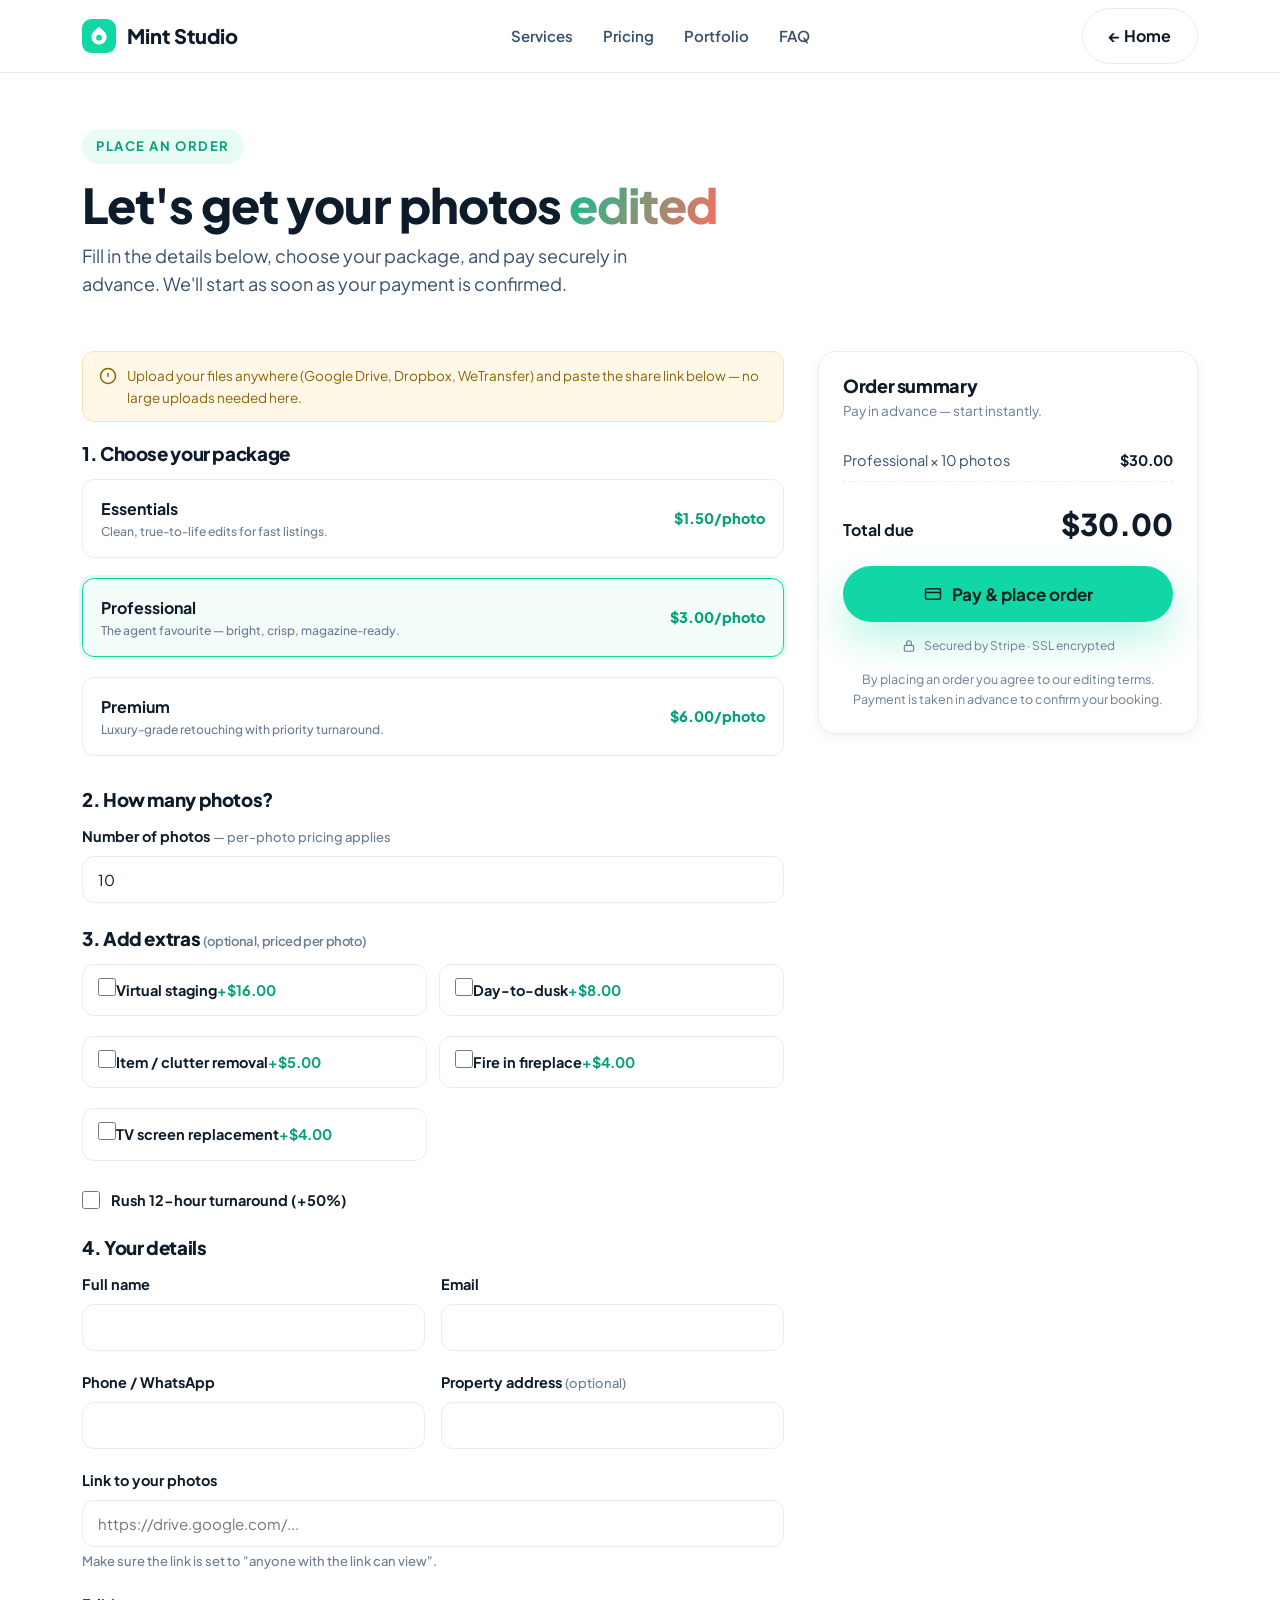
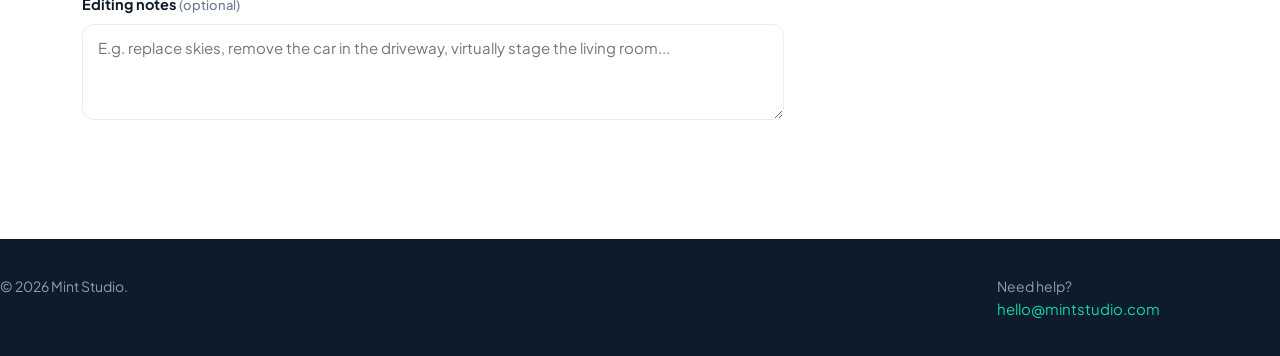
==== order.html @ 8b83a4ed "Add order page" ====
<!DOCTYPE html>
<html lang="en">
<head>
<meta charset="UTF-8">
<meta name="viewport" content="width=device-width, initial-scale=1.0">
<title>Place an order — Mint Studio</title>
<meta name="description" content="Order real estate photo editing online. Choose your package, add extras, and pay securely in advance.">
<link rel="preconnect" href="https://fonts.googleapis.com">
<link rel="preconnect" href="https://fonts.gstatic.com" crossorigin>
<link href="https://fonts.googleapis.com/css2?family=Plus+Jakarta+Sans:wght@500;600;700;800&display=swap" rel="stylesheet">
<link rel="stylesheet" href="css/style.css">
<link rel="icon" href="assets/favicon.svg">
<script src="https://js.stripe.com/v3/"></script>
</head>
<body>

<header class="site-header">
  <div class="container nav">
    <a class="brand" href="index.html">
      <svg class="logo-mark" viewBox="0 0 40 40" fill="none" xmlns="http://www.w3.org/2000/svg" aria-hidden="true"><rect width="40" height="40" rx="11" fill="#11d6a5"/><path d="M20 9c-4 4-9 6-9 12a9 9 0 1 0 18 0c0-6-5-8-9-12z" fill="#fff"/><circle cx="20" cy="22" r="3.4" fill="#11d6a5"/></svg>
      <span data-mint="name">Mint Studio</span>
    </a>
    <nav class="nav-links">
      <a href="index.html#services">Services</a>
      <a href="index.html#pricing">Pricing</a>
      <a href="index.html#work">Portfolio</a>
      <a href="index.html#faq">FAQ</a>
    </nav>
    <div class="nav-cta">
      <a class="btn btn-ghost" href="index.html">← Home</a>
      <button class="nav-toggle" aria-label="Menu"><span></span><span></span><span></span></button>
    </div>
  </div>
</header>

<section class="page-hero">
  <div class="container">
    <span class="eyebrow">Place an order</span>
    <h1>Let's get your photos <span class="text-gradient">edited</span></h1>
    <p>Fill in the details below, choose your package, and pay securely in advance. We'll start as soon as your payment is confirmed.</p>
  </div>
</section>

<section class="section" style="padding-top:34px">
  <div class="container">
    <form id="order-form" class="order-wrap" novalidate>

      <div class="order-form">

        <div class="banner">
          <svg width="18" height="18" viewBox="0 0 24 24" fill="none" stroke="currentColor" stroke-width="2"><circle cx="12" cy="12" r="10"/><path d="M12 8v5M12 16h.01"/></svg>
          <span>Upload your files anywhere (Google Drive, Dropbox, WeTransfer) and paste the share link below — no large uploads needed here.</span>
        </div>

        <h3 style="margin-bottom:14px">1. Choose your package</h3>
        <div class="field">
          <div class="pkg-options" id="pkg-options"></div>
        </div>

        <h3 style="margin:26px 0 14px">2. How many photos?</h3>
        <div class="field">
          <label for="photos">Number of photos <span class="hint">— per-photo pricing applies</span></label>
          <input type="number" id="photos" min="1" max="2000" value="10" required>
        </div>

        <h3 style="margin:26px 0 14px">3. Add extras <span class="hint" style="font-weight:600">(optional, priced per photo)</span></h3>
        <div class="field">
          <div class="addon-grid" id="addon-grid"></div>
        </div>
        <div class="field check-row">
          <input type="checkbox" id="rush">
          <label for="rush" id="rush-label" style="margin:0">Rush turnaround</label>
        </div>

        <h3 style="margin:26px 0 14px">4. Your details</h3>
        <div class="field-row">
          <div class="field"><label for="f-name">Full name</label><input type="text" id="f-name" required></div>
          <div class="field"><label for="f-email">Email</label><input type="email" id="f-email" required></div>
        </div>
        <div class="field-row">
          <div class="field"><label for="f-phone">Phone / WhatsApp</label><input type="tel" id="f-phone"></div>
          <div class="field"><label for="f-property">Property address <span class="hint">(optional)</span></label><input type="text" id="f-property"></div>
        </div>
        <div class="field">
          <label for="f-link">Link to your photos</label>
          <input type="url" id="f-link" placeholder="https://drive.google.com/..." required>
          <span class="hint">Make sure the link is set to "anyone with the link can view".</span>
        </div>
        <div class="field">
          <label for="f-notes">Editing notes <span class="hint">(optional)</span></label>
          <textarea id="f-notes" placeholder="E.g. replace skies, remove the car in the driveway, virtually stage the living room..."></textarea>
        </div>

        <div id="pay-msg" style="display:none;background:var(--mint-tint);border:1px solid #bfeede;color:#04241c;border-radius:12px;padding:14px 16px;font-size:14px;margin-top:10px"></div>
      </div>

      <aside class="summary">
        <div class="card">
          <h3>Order summary</h3>
          <p class="sub">Pay in advance — start instantly.</p>
          <div id="sum-lines"></div>
          <div class="sum-total"><span class="lbl">Total due</span><span class="amt" id="sum-total">$0.00</span></div>
          <button type="submit" id="pay-btn" class="btn btn-primary btn-block btn-lg">
            <svg width="18" height="18" viewBox="0 0 24 24" fill="none" stroke="currentColor" stroke-width="2"><rect x="2" y="5" width="20" height="14" rx="2"/><path d="M2 10h20"/></svg>
            Pay &amp; place order
          </button>
          <div class="pay-badges">
            <svg width="14" height="14" viewBox="0 0 24 24" fill="none" stroke="currentColor" stroke-width="2"><rect x="4" y="11" width="16" height="10" rx="2"/><path d="M8 11V7a4 4 0 0 1 8 0v4"/></svg>
            Secured by Stripe · SSL encrypted
          </div>
          <p class="note">By placing an order you agree to our editing terms. Payment is taken in advance to confirm your booking.</p>
        </div>
      </aside>

    </form>
  </div>
</section>

<footer class="site-footer" style="padding:36px 0 26px">
  <div class="container footer-bottom" style="border:0;margin:0;padding:0">
    <span>© <span data-mint="year">2026</span> <span data-mint="name">Mint Studio</span>.</span>
    <span>Need help? <a data-mint="email" href="#" style="color:var(--mint)">Email us</a></span>
  </div>
</footer>

<script src="js/config.js"></script>
<script src="js/main.js"></script>
<script src="js/order.js"></script>
</body>
</html>
---- css/style.css ----
/* =============================================================
   MINT STUDIO — STYLES
   Bright, energetic, mint-forward.
   ============================================================= */

:root {
  --mint: #11d6a5;
  --mint-600: #0bbf90;
  --mint-700: #07a07a;
  --mint-tint: #e8fbf5;
  --mint-tint-2: #f3fdfa;
  --coral: #ff6b5e;
  --coral-600: #f4513f;
  --sun: #ffc24b;
  --ink: #0d1b2a;
  --ink-soft: #38506b;
  --muted: #6b7d92;
  --line: #e6eef0;
  --white: #ffffff;
  --bg: #ffffff;
  --radius: 18px;
  --radius-sm: 12px;
  --shadow-sm: 0 4px 14px rgba(13, 27, 42, 0.06);
  --shadow: 0 18px 40px rgba(13, 27, 42, 0.10);
  --shadow-mint: 0 18px 40px rgba(17, 214, 165, 0.28);
  --maxw: 1160px;
  --font: "Plus Jakarta Sans", "Segoe UI", system-ui, -apple-system, sans-serif;
}

* { box-sizing: border-box; margin: 0; padding: 0; }
html { scroll-behavior: smooth; }
body {
  font-family: var(--font);
  color: var(--ink);
  background: var(--bg);
  line-height: 1.6;
  -webkit-font-smoothing: antialiased;
  overflow-x: hidden;
}
img { max-width: 100%; display: block; }
a { color: inherit; text-decoration: none; }

.container { width: 100%; max-width: var(--maxw); margin: 0 auto; padding: 0 22px; }
.section { padding: 92px 0; }
.section--tint { background: linear-gradient(180deg, var(--mint-tint-2), #ffffff); }

/* ---------- Typography ---------- */
h1, h2, h3 { line-height: 1.12; letter-spacing: -0.02em; font-weight: 800; }
.eyebrow {
  display: inline-flex; align-items: center; gap: 8px;
  font-size: 13px; font-weight: 700; letter-spacing: 0.12em;
  text-transform: uppercase; color: var(--mint-700);
  background: var(--mint-tint); padding: 7px 14px; border-radius: 999px;
}
.section-head { max-width: 640px; margin: 0 auto 54px; text-align: center; }
.section-head h2 { font-size: clamp(28px, 4vw, 44px); margin: 16px 0 14px; }
.section-head p { color: var(--ink-soft); font-size: 18px; }
.text-gradient {
  background: linear-gradient(120deg, var(--mint-600), var(--coral));
  -webkit-background-clip: text; background-clip: text; color: transparent;
}

/* ---------- Buttons ---------- */
.btn {
  display: inline-flex; align-items: center; justify-content: center; gap: 10px;
  font-family: inherit; font-weight: 700; font-size: 16px; cursor: pointer;
  padding: 14px 26px; border-radius: 999px; border: 0;
  transition: transform .18s ease, box-shadow .18s ease, background .18s ease;
  white-space: nowrap;
}
.btn:active { transform: translateY(1px); }
.btn-primary { background: var(--mint); color: #04241c; box-shadow: var(--shadow-mint); }
.btn-primary:hover { background: var(--mint-600); transform: translateY(-2px); }
.btn-coral { background: var(--coral); color: #fff; box-shadow: 0 16px 34px rgba(255,107,94,.28); }
.btn-coral:hover { background: var(--coral-600); transform: translateY(-2px); }
.btn-ghost { background: #fff; color: var(--ink); border: 1.5px solid var(--line); }
.btn-ghost:hover { border-color: var(--mint); color: var(--mint-700); }
.btn-lg { padding: 17px 34px; font-size: 17px; }
.btn-block { width: 100%; }

/* ---------- Header / Nav ---------- */
.site-header {
  position: sticky; top: 0; z-index: 50;
  background: rgba(255,255,255,0.82); backdrop-filter: blur(12px);
  border-bottom: 1px solid var(--line);
}
.nav { display: flex; align-items: center; justify-content: space-between; height: 72px; }
.brand { display: flex; align-items: center; gap: 11px; font-weight: 800; font-size: 20px; }
.brand .logo-mark { width: 34px; height: 34px; }
.nav-links { display: flex; align-items: center; gap: 30px; }
.nav-links a { color: var(--ink-soft); font-weight: 600; font-size: 15px; }
.nav-links a:hover { color: var(--mint-700); }
.nav-cta { display: flex; align-items: center; gap: 14px; }
.nav-toggle { display: none; background: none; border: 0; cursor: pointer; padding: 6px; }
.nav-toggle span { display: block; width: 24px; height: 2.5px; background: var(--ink); margin: 5px 0; border-radius: 2px; transition: .25s; }

/* ---------- Hero ---------- */
.hero { position: relative; padding: 78px 0 90px; overflow: hidden; }
.hero::before {
  content: ""; position: absolute; inset: 0; z-index: -1;
  background:
    radial-gradient(620px 420px at 88% -8%, rgba(17,214,165,.18), transparent 60%),
    radial-gradient(520px 380px at 6% 110%, rgba(255,194,75,.16), transparent 60%);
}
.hero-grid { display: grid; grid-template-columns: 1.05fr 0.95fr; gap: 56px; align-items: center; }
.hero h1 { font-size: clamp(36px, 5.4vw, 62px); margin: 20px 0; }
.hero p.lead { font-size: 19px; color: var(--ink-soft); max-width: 540px; margin-bottom: 30px; }
.hero-actions { display: flex; gap: 14px; flex-wrap: wrap; }
.hero-trust { display: flex; gap: 28px; margin-top: 34px; flex-wrap: wrap; }
.hero-trust .stat strong { display: block; font-size: 26px; }
.hero-trust .stat span { font-size: 14px; color: var(--muted); }

/* Before/After visual */
.ba {
  position: relative; border-radius: var(--radius); overflow: hidden;
  box-shadow: var(--shadow); aspect-ratio: 4 / 3; background: #cfe9e2;
  user-select: none; touch-action: none;
}
.ba img, .ba .ba-pane { position: absolute; inset: 0; width: 100%; height: 100%; object-fit: cover; }
.ba .ba-after { clip-path: inset(0 0 0 50%); }
.ba-tag {
  position: absolute; bottom: 14px; padding: 5px 12px; border-radius: 999px;
  font-size: 12px; font-weight: 700; color: #fff; background: rgba(13,27,42,.6); backdrop-filter: blur(4px);
}
.ba-tag.before { left: 14px; } .ba-tag.after { right: 14px; background: rgba(17,214,165,.92); color:#04241c; }
.ba-divider { position: absolute; top: 0; bottom: 0; left: 50%; width: 3px; background: #fff; transform: translateX(-1.5px); }
.ba-handle {
  position: absolute; top: 50%; left: 50%; width: 44px; height: 44px; transform: translate(-50%,-50%);
  background: #fff; border-radius: 50%; box-shadow: var(--shadow); display: grid; place-items: center; cursor: ew-resize;
}
.ba-handle::before { content: "⟷"; font-size: 18px; color: var(--mint-700); font-weight: 800; }

/* ---------- Logos / trust strip ---------- */
.trustbar { border-top: 1px solid var(--line); border-bottom: 1px solid var(--line); background: var(--mint-tint-2); }
.trustbar .container { display: flex; align-items: center; justify-content: space-between; gap: 24px; padding-top: 22px; padding-bottom: 22px; flex-wrap: wrap; }
.trustbar p { font-weight: 700; color: var(--muted); font-size: 14px; letter-spacing: .04em; }
.trustbar .logos { display: flex; gap: 34px; flex-wrap: wrap; opacity: .8; }
.trustbar .logos span { font-weight: 800; color: var(--ink-soft); font-size: 17px; }

/* ---------- Services grid ---------- */
.grid { display: grid; gap: 24px; }
.grid-3 { grid-template-columns: repeat(3, 1fr); }
.grid-4 { grid-template-columns: repeat(4, 1fr); }
.card {
  background: #fff; border: 1px solid var(--line); border-radius: var(--radius);
  padding: 28px; box-shadow: var(--shadow-sm); transition: transform .2s ease, box-shadow .2s ease, border-color .2s;
}
.card:hover { transform: translateY(-5px); box-shadow: var(--shadow); border-color: #d6efe7; }
.service .ico {
  width: 52px; height: 52px; border-radius: 14px; display: grid; place-items: center;
  background: var(--mint-tint); color: var(--mint-700); margin-bottom: 16px;
}
.service h3 { font-size: 19px; margin-bottom: 8px; }
.service p { color: var(--ink-soft); font-size: 15px; }

/* ---------- Steps ---------- */
.steps { counter-reset: step; }
.step { position: relative; padding-left: 8px; }
.step .num {
  width: 46px; height: 46px; border-radius: 50%; display: grid; place-items: center;
  font-weight: 800; color: #04241c; background: linear-gradient(135deg, var(--mint), var(--sun)); margin-bottom: 16px;
}
.step h3 { font-size: 19px; margin-bottom: 8px; }
.step p { color: var(--ink-soft); font-size: 15px; }

/* ---------- Pricing ---------- */
.pricing-grid { display: grid; grid-template-columns: repeat(3,1fr); gap: 24px; align-items: stretch; }
.price-card { display: flex; flex-direction: column; position: relative; }
.price-card.popular { border: 2px solid var(--mint); box-shadow: var(--shadow-mint); }
.price-card .badge {
  position: absolute; top: -13px; left: 50%; transform: translateX(-50%);
  background: var(--coral); color: #fff; font-size: 12px; font-weight: 800; letter-spacing: .04em;
  padding: 6px 14px; border-radius: 999px; text-transform: uppercase;
}
.price-card h3 { font-size: 22px; }
.price-card .price { font-size: 42px; font-weight: 800; margin: 12px 0 2px; }
.price-card .price span { font-size: 15px; font-weight: 600; color: var(--muted); }
.price-card .blurb { color: var(--ink-soft); font-size: 14px; min-height: 42px; }
.price-card ul { list-style: none; margin: 20px 0 26px; display: grid; gap: 11px; }
.price-card li { display: flex; gap: 10px; font-size: 14.5px; color: var(--ink-soft); }
.price-card li svg { flex: 0 0 auto; margin-top: 3px; color: var(--mint-600); }
.price-card .btn { margin-top: auto; }

/* ---------- Portfolio ---------- */
.portfolio-grid { display: grid; grid-template-columns: repeat(3,1fr); gap: 22px; }

/* ---------- Testimonials ---------- */
.quote { background: #fff; border: 1px solid var(--line); border-radius: var(--radius); padding: 30px; box-shadow: var(--shadow-sm); }
.quote .stars { color: var(--sun); letter-spacing: 3px; margin-bottom: 12px; }
.quote p { font-size: 16px; color: var(--ink); }
.quote .who { display: flex; align-items: center; gap: 12px; margin-top: 20px; }
.quote .who .av { width: 42px; height: 42px; border-radius: 50%; background: linear-gradient(135deg, var(--mint), var(--sun)); display:grid; place-items:center; font-weight:800; color:#04241c; }
.quote .who b { display: block; font-size: 15px; }
.quote .who span { font-size: 13px; color: var(--muted); }

/* ---------- FAQ ---------- */
.faq { max-width: 760px; margin: 0 auto; }
.faq-item { border-bottom: 1px solid var(--line); }
.faq-q { width: 100%; text-align: left; background: none; border: 0; cursor: pointer;
  padding: 22px 0; font-size: 17px; font-weight: 700; color: var(--ink); display: flex; justify-content: space-between; gap: 16px; align-items: center; font-family: inherit; }
.faq-q .pm { flex: 0 0 auto; color: var(--mint-700); transition: transform .25s; font-size: 22px; }
.faq-item.open .pm { transform: rotate(45deg); }
.faq-a { max-height: 0; overflow: hidden; transition: max-height .3s ease; color: var(--ink-soft); }
.faq-a p { padding: 0 0 22px; }

/* ---------- CTA band ---------- */
.cta-band { background: linear-gradient(120deg, var(--ink), #143a52); color: #fff; border-radius: 28px; padding: 56px; text-align: center; position: relative; overflow: hidden; }
.cta-band::after { content:""; position:absolute; inset:0; background: radial-gradient(420px 220px at 90% 10%, rgba(17,214,165,.35), transparent 60%); }
.cta-band h2 { font-size: clamp(28px,4vw,40px); position: relative; }
.cta-band p { color: #c7d6e3; margin: 14px auto 26px; max-width: 520px; position: relative; }
.cta-band .btn { position: relative; }

/* ---------- Footer ---------- */
.site-footer { background: var(--ink); color: #c7d6e3; padding: 56px 0 30px; }
.footer-grid { display: grid; grid-template-columns: 1.4fr 1fr 1fr; gap: 30px; }
.site-footer .brand { color: #fff; margin-bottom: 12px; }
.site-footer h4 { color: #fff; font-size: 14px; letter-spacing: .08em; text-transform: uppercase; margin-bottom: 14px; }
.site-footer a { color: #c7d6e3; display: block; margin-bottom: 9px; font-size: 15px; }
.site-footer a:hover { color: var(--mint); }
.footer-bottom { border-top: 1px solid rgba(255,255,255,.1); margin-top: 40px; padding-top: 22px; display: flex; justify-content: space-between; gap: 14px; flex-wrap: wrap; font-size: 14px; color: #8aa0b3; }

/* =============================================================
   ORDER PAGE
   ============================================================= */
.order-wrap { display: grid; grid-template-columns: 1fr 380px; gap: 34px; align-items: start; }
.order-form .field { margin-bottom: 20px; }
.order-form label { display: block; font-weight: 700; font-size: 14.5px; margin-bottom: 8px; }
.order-form .hint { font-weight: 500; color: var(--muted); font-size: 13px; }
.order-form input[type=text],
.order-form input[type=email],
.order-form input[type=tel],
.order-form input[type=number],
.order-form input[type=url],
.order-form select,
.order-form textarea {
  width: 100%; font-family: inherit; font-size: 15px; color: var(--ink);
  padding: 13px 15px; border: 1.5px solid var(--line); border-radius: var(--radius-sm);
  background: #fff; transition: border-color .15s, box-shadow .15s;
}
.order-form input:focus, .order-form select:focus, .order-form textarea:focus {
  outline: 0; border-color: var(--mint); box-shadow: 0 0 0 4px rgba(17,214,165,.14);
}
.order-form textarea { resize: vertical; min-height: 96px; }
.field-row { display: grid; grid-template-columns: 1fr 1fr; gap: 16px; }

.pkg-options { display: grid; gap: 12px; }
.pkg-opt { position: relative; }
.pkg-opt input { position: absolute; opacity: 0; inset: 0; cursor: pointer; }
.pkg-opt .box {
  border: 1.5px solid var(--line); border-radius: var(--radius-sm); padding: 16px 18px;
  display: flex; justify-content: space-between; align-items: center; gap: 14px; transition: .15s; cursor: pointer;
}
.pkg-opt .box b { font-size: 16px; } .pkg-opt .box small { color: var(--muted); display: block; font-weight: 500; }
.pkg-opt .box .p { font-weight: 800; color: var(--mint-700); white-space: nowrap; }
.pkg-opt input:checked + .box { border-color: var(--mint); background: var(--mint-tint-2); box-shadow: 0 0 0 3px rgba(17,214,165,.12); }

.addon-grid { display: grid; grid-template-columns: 1fr 1fr; gap: 12px; }
.addon {
  display: flex; align-items: center; gap: 11px; border: 1.5px solid var(--line);
  border-radius: var(--radius-sm); padding: 13px 15px; cursor: pointer; transition: .15s; font-size: 14.5px;
}
.addon:hover { border-color: #cdeee4; }
.addon input { width: 18px; height: 18px; accent-color: var(--mint-600); cursor: pointer; }
.addon .ap { margin-left: auto; font-weight: 700; color: var(--mint-700); }
.addon.checked { border-color: var(--mint); background: var(--mint-tint-2); }

.check-row { display: flex; align-items: center; gap: 11px; font-size: 14.5px; }
.check-row input { width: 18px; height: 18px; accent-color: var(--coral); }

/* Summary / sticky */
.summary { position: sticky; top: 90px; }
.summary .card { padding: 24px; }
.summary h3 { font-size: 18px; margin-bottom: 4px; }
.summary .sub { color: var(--muted); font-size: 13.5px; margin-bottom: 18px; }
.sum-line { display: flex; justify-content: space-between; gap: 12px; font-size: 14.5px; padding: 9px 0; color: var(--ink-soft); border-bottom: 1px dashed var(--line); }
.sum-line span:last-child { font-weight: 700; color: var(--ink); }
.sum-total { display: flex; justify-content: space-between; align-items: baseline; margin: 18px 0; }
.sum-total .lbl { font-weight: 700; } .sum-total .amt { font-size: 30px; font-weight: 800; }
.summary .note { font-size: 12.5px; color: var(--muted); margin-top: 14px; text-align: center; }
.pay-badges { display: flex; align-items: center; justify-content: center; gap: 8px; margin-top: 14px; color: var(--muted); font-size: 12px; }

.banner {
  border-radius: var(--radius-sm); padding: 13px 16px; font-size: 13.5px; display: flex; gap: 10px;
  background: #fff7e8; border: 1px solid #ffe3ab; color: #8a6400; margin-bottom: 22px;
}
.banner svg { flex: 0 0 auto; margin-top: 2px; }

/* Success page */
.success { text-align: center; max-width: 620px; margin: 0 auto; padding: 90px 0; }
.success .ok { width: 92px; height: 92px; border-radius: 50%; background: var(--mint-tint); display: grid; place-items: center; margin: 0 auto 26px; }
.success h1 { font-size: clamp(30px,4vw,44px); margin-bottom: 14px; }
.success p { color: var(--ink-soft); font-size: 18px; margin-bottom: 12px; }
.success .actions { margin-top: 30px; display: flex; gap: 14px; justify-content: center; flex-wrap: wrap; }

/* page hero (subpages) */
.page-hero { padding: 56px 0 18px; }
.page-hero h1 { font-size: clamp(30px,4.4vw,48px); margin: 14px 0 10px; }
.page-hero p { color: var(--ink-soft); font-size: 18px; max-width: 560px; }

/* ---------- Reveal animation ---------- */
.reveal { opacity: 0; transform: translateY(24px); transition: opacity .6s ease, transform .6s ease; }
.reveal.in { opacity: 1; transform: none; }

/* ---------- Responsive ---------- */
@media (max-width: 980px) {
  .hero-grid { grid-template-columns: 1fr; gap: 40px; }
  .order-wrap { grid-template-columns: 1fr; }
  .summary { position: static; }
  .grid-4 { grid-template-columns: repeat(2,1fr); }
}
@media (max-width: 860px) {
  .nav-links, .nav-cta .btn-ghost { display: none; }
  .nav-toggle { display: block; }
  .nav.open .nav-links {
    display: flex; flex-direction: column; position: absolute; top: 72px; left: 0; right: 0;
    background: #fff; padding: 18px 22px; gap: 6px; border-bottom: 1px solid var(--line); box-shadow: var(--shadow);
  }
  .nav.open .nav-links a { padding: 10px 0; }
  .grid-3, .pricing-grid, .portfolio-grid { grid-template-columns: 1fr; }
  .footer-grid { grid-template-columns: 1fr; }
  .section { padding: 64px 0; }
  .cta-band { padding: 40px 24px; }
}
@media (max-width: 520px) {
  .grid-4, .addon-grid, .field-row { grid-template-columns: 1fr; }
  .hero-trust { gap: 18px; }
}
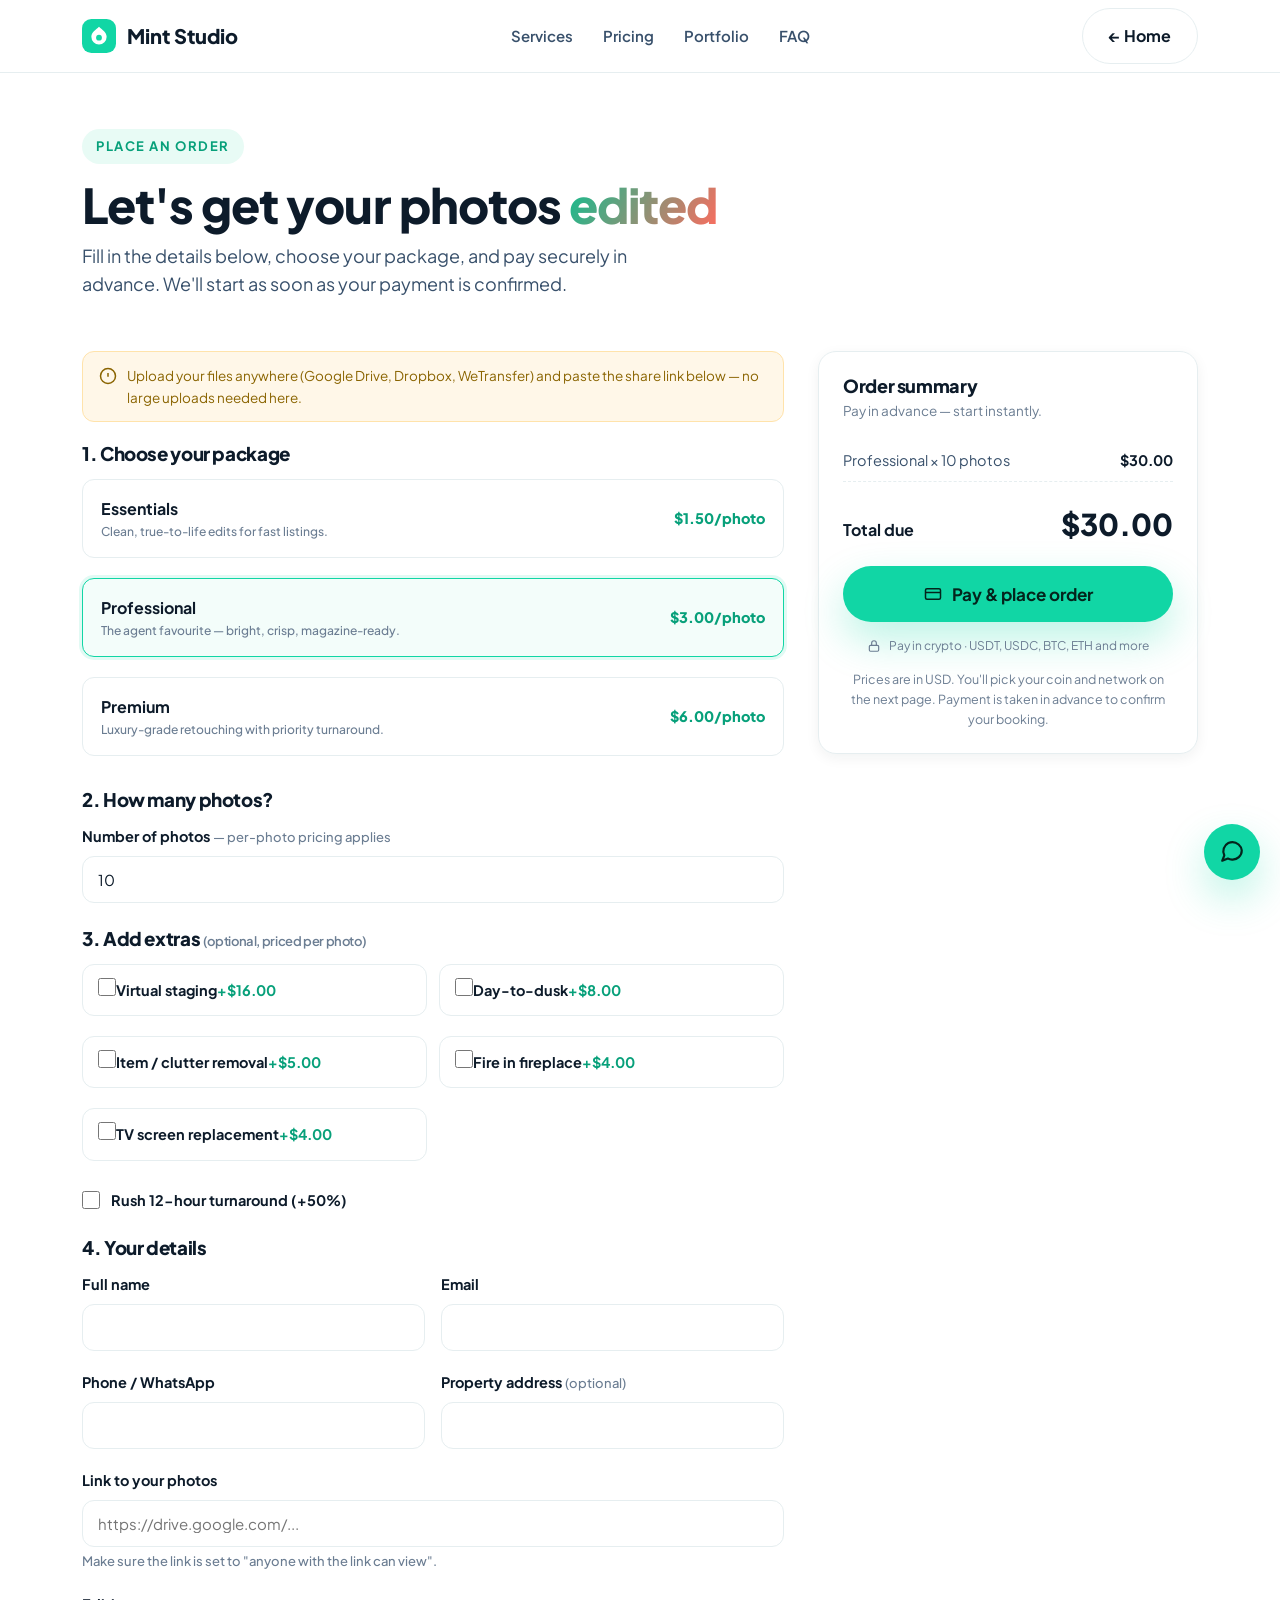
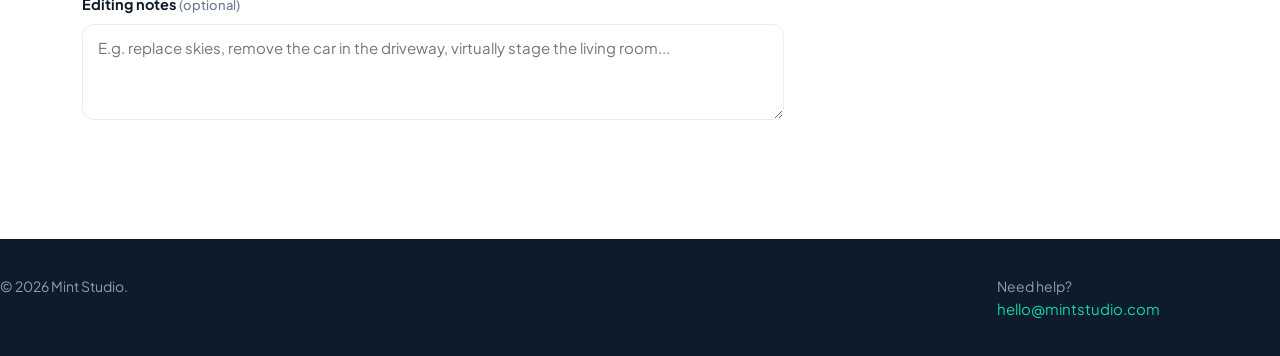
==== commit 7cdcb306: "Order page: show crypto payment methods instead of Stripe" ====
--- a/order.html
+++ b/order.html
@@ -10,10 +10,12 @@
 <link href="https://fonts.googleapis.com/css2?family=Plus+Jakarta+Sans:wght@500;600;700;800&display=swap" rel="stylesheet">
 <link rel="stylesheet" href="css/style.css">
 <link rel="icon" href="assets/favicon.svg">
+<!-- Stripe.js — only used in "stripe_checkout" mode. Harmless otherwise. -->
 <script src="https://js.stripe.com/v3/"></script>
 </head>
 <body>
 
+<!-- ===== Header ===== -->
 <header class="site-header">
   <div class="container nav">
     <a class="brand" href="index.html">
@@ -33,6 +35,7 @@
   </div>
 </header>
 
+<!-- ===== Page hero ===== -->
 <section class="page-hero">
   <div class="container">
     <span class="eyebrow">Place an order</span>
@@ -41,10 +44,12 @@
   </div>
 </section>
 
+<!-- ===== Order form ===== -->
 <section class="section" style="padding-top:34px">
   <div class="container">
     <form id="order-form" class="order-wrap" novalidate>
 
+      <!-- LEFT: the form -->
       <div class="order-form">
 
         <div class="banner">
@@ -52,26 +57,30 @@
           <span>Upload your files anywhere (Google Drive, Dropbox, WeTransfer) and paste the share link below — no large uploads needed here.</span>
         </div>
 
+        <!-- 1. Package -->
         <h3 style="margin-bottom:14px">1. Choose your package</h3>
         <div class="field">
-          <div class="pkg-options" id="pkg-options"></div>
+          <div class="pkg-options" id="pkg-options"><!-- rendered by order.js --></div>
         </div>
 
+        <!-- 2. Photos -->
         <h3 style="margin:26px 0 14px">2. How many photos?</h3>
         <div class="field">
           <label for="photos">Number of photos <span class="hint">— per-photo pricing applies</span></label>
           <input type="number" id="photos" min="1" max="2000" value="10" required>
         </div>
 
+        <!-- 3. Add-ons -->
         <h3 style="margin:26px 0 14px">3. Add extras <span class="hint" style="font-weight:600">(optional, priced per photo)</span></h3>
         <div class="field">
-          <div class="addon-grid" id="addon-grid"></div>
+          <div class="addon-grid" id="addon-grid"><!-- rendered by order.js --></div>
         </div>
         <div class="field check-row">
           <input type="checkbox" id="rush">
           <label for="rush" id="rush-label" style="margin:0">Rush turnaround</label>
         </div>
 
+        <!-- 4. Your details -->
         <h3 style="margin:26px 0 14px">4. Your details</h3>
         <div class="field-row">
           <div class="field"><label for="f-name">Full name</label><input type="text" id="f-name" required></div>
@@ -94,6 +103,7 @@
         <div id="pay-msg" style="display:none;background:var(--mint-tint);border:1px solid #bfeede;color:#04241c;border-radius:12px;padding:14px 16px;font-size:14px;margin-top:10px"></div>
       </div>
 
+      <!-- RIGHT: sticky summary -->
       <aside class="summary">
         <div class="card">
           <h3>Order summary</h3>
@@ -106,9 +116,9 @@
           </button>
           <div class="pay-badges">
             <svg width="14" height="14" viewBox="0 0 24 24" fill="none" stroke="currentColor" stroke-width="2"><rect x="4" y="11" width="16" height="10" rx="2"/><path d="M8 11V7a4 4 0 0 1 8 0v4"/></svg>
-            Secured by Stripe · SSL encrypted
+            Pay in crypto · USDT, USDC, BTC, ETH and more
           </div>
-          <p class="note">By placing an order you agree to our editing terms. Payment is taken in advance to confirm your booking.</p>
+          <p class="note">Prices are in USD. You'll pick your coin and network on the next page. Payment is taken in advance to confirm your booking.</p>
         </div>
       </aside>
 
@@ -116,6 +126,7 @@
   </div>
 </section>
 
+<!-- ===== Footer (compact) ===== -->
 <footer class="site-footer" style="padding:36px 0 26px">
   <div class="container footer-bottom" style="border:0;margin:0;padding:0">
     <span>© <span data-mint="year">2026</span> <span data-mint="name">Mint Studio</span>.</span>
--- a/css/style.css
+++ b/css/style.css
@@ -205,10 +205,12 @@
 
 /* ---------- CTA band ---------- */
 .cta-band { background: linear-gradient(120deg, var(--ink), #143a52); color: #fff; border-radius: 28px; padding: 56px; text-align: center; position: relative; overflow: hidden; }
-.cta-band::after { content:""; position:absolute; inset:0; background: radial-gradient(420px 220px at 90% 10%, rgba(17,214,165,.35), transparent 60%); }
-.cta-band h2 { font-size: clamp(28px,4vw,40px); position: relative; }
-.cta-band p { color: #c7d6e3; margin: 14px auto 26px; max-width: 520px; position: relative; }
-.cta-band .btn { position: relative; }
+/* pointer-events:none is essential — this overlay sits on top of the
+   button and would otherwise swallow every click on it. */
+.cta-band::after { content:""; position:absolute; inset:0; background: radial-gradient(420px 220px at 90% 10%, rgba(17,214,165,.35), transparent 60%); pointer-events: none; }
+.cta-band h2 { font-size: clamp(28px,4vw,40px); position: relative; z-index: 1; }
+.cta-band p { color: #c7d6e3; margin: 14px auto 26px; max-width: 520px; position: relative; z-index: 1; }
+.cta-band .btn { position: relative; z-index: 1; }
 
 /* ---------- Footer ---------- */
 .site-footer { background: var(--ink); color: #c7d6e3; padding: 56px 0 30px; }
@@ -217,6 +219,13 @@
 .site-footer h4 { color: #fff; font-size: 14px; letter-spacing: .08em; text-transform: uppercase; margin-bottom: 14px; }
 .site-footer a { color: #c7d6e3; display: block; margin-bottom: 9px; font-size: 15px; }
 .site-footer a:hover { color: var(--mint); }
+/* Buttons inside the footer keep their own colours (must beat .site-footer a) */
+.site-footer a.btn { display: inline-flex; margin-bottom: 0; font-size: 16px; }
+.site-footer a.btn-primary,
+.site-footer a.btn-primary:hover { color: #04241c; }
+.site-footer a.btn-primary:hover { background: var(--mint-600); }
+.site-footer a.btn-ghost,
+.site-footer a.btn-ghost:hover { color: var(--ink); }
 .footer-bottom { border-top: 1px solid rgba(255,255,255,.1); margin-top: 40px; padding-top: 22px; display: flex; justify-content: space-between; gap: 14px; flex-wrap: wrap; font-size: 14px; color: #8aa0b3; }
 
 /* =============================================================
@@ -297,6 +306,43 @@
 .page-hero h1 { font-size: clamp(30px,4.4vw,48px); margin: 14px 0 10px; }
 .page-hero p { color: var(--ink-soft); font-size: 18px; max-width: 560px; }
 
+/* ---------- Floating support widget (bottom-right) ---------- */
+.support { position: fixed; right: 20px; bottom: 20px; z-index: 90; display: flex; flex-direction: column; align-items: flex-end; gap: 12px; }
+.support-panel {
+  width: 272px; background: #fff; border: 1px solid var(--line); border-radius: 18px;
+  box-shadow: var(--shadow); overflow: hidden;
+  opacity: 0; transform: translateY(12px) scale(.96); transform-origin: bottom right;
+  pointer-events: none; transition: opacity .2s ease, transform .2s ease;
+}
+.support.open .support-panel { opacity: 1; transform: none; pointer-events: auto; }
+.support-head { background: linear-gradient(120deg, var(--ink), #143a52); color: #fff; padding: 16px 18px; }
+.support-head b { display: block; font-size: 15px; }
+.support-head span { font-size: 12.5px; color: #a9c2d4; }
+.support-list { padding: 8px; display: grid; gap: 2px; }
+.support-item {
+  display: flex; align-items: center; gap: 11px; padding: 10px 11px; border-radius: 12px;
+  font-size: 14.5px; font-weight: 700; color: var(--ink); cursor: pointer;
+  background: none; border: 0; font-family: inherit; text-align: left; width: 100%;
+  transition: background .15s;
+}
+.support-item:hover { background: var(--mint-tint-2); }
+.support-item .si { width: 34px; height: 34px; border-radius: 10px; display: grid; place-items: center; flex: 0 0 auto; color: #fff; }
+.support-item small { display: block; font-weight: 500; font-size: 12px; color: var(--muted); }
+.support-note { padding: 2px 14px 14px; font-size: 11.5px; color: var(--muted); text-align: center; }
+.support-fab {
+  width: 56px; height: 56px; border-radius: 50%; border: 0; cursor: pointer;
+  background: var(--mint); color: #04241c; box-shadow: var(--shadow-mint);
+  display: grid; place-items: center; transition: transform .18s ease, background .18s ease;
+}
+.support-fab:hover { background: var(--mint-600); transform: translateY(-2px) scale(1.04); }
+.support-fab .ic-close { display: none; }
+.support.open .support-fab .ic-chat { display: none; }
+.support.open .support-fab .ic-close { display: block; }
+@media (max-width: 520px) {
+  .support { right: 14px; bottom: 14px; }
+  .support-panel { width: calc(100vw - 28px); max-width: 300px; }
+}
+
 /* ---------- Reveal animation ---------- */
 .reveal { opacity: 0; transform: translateY(24px); transition: opacity .6s ease, transform .6s ease; }
 .reveal.in { opacity: 1; transform: none; }
